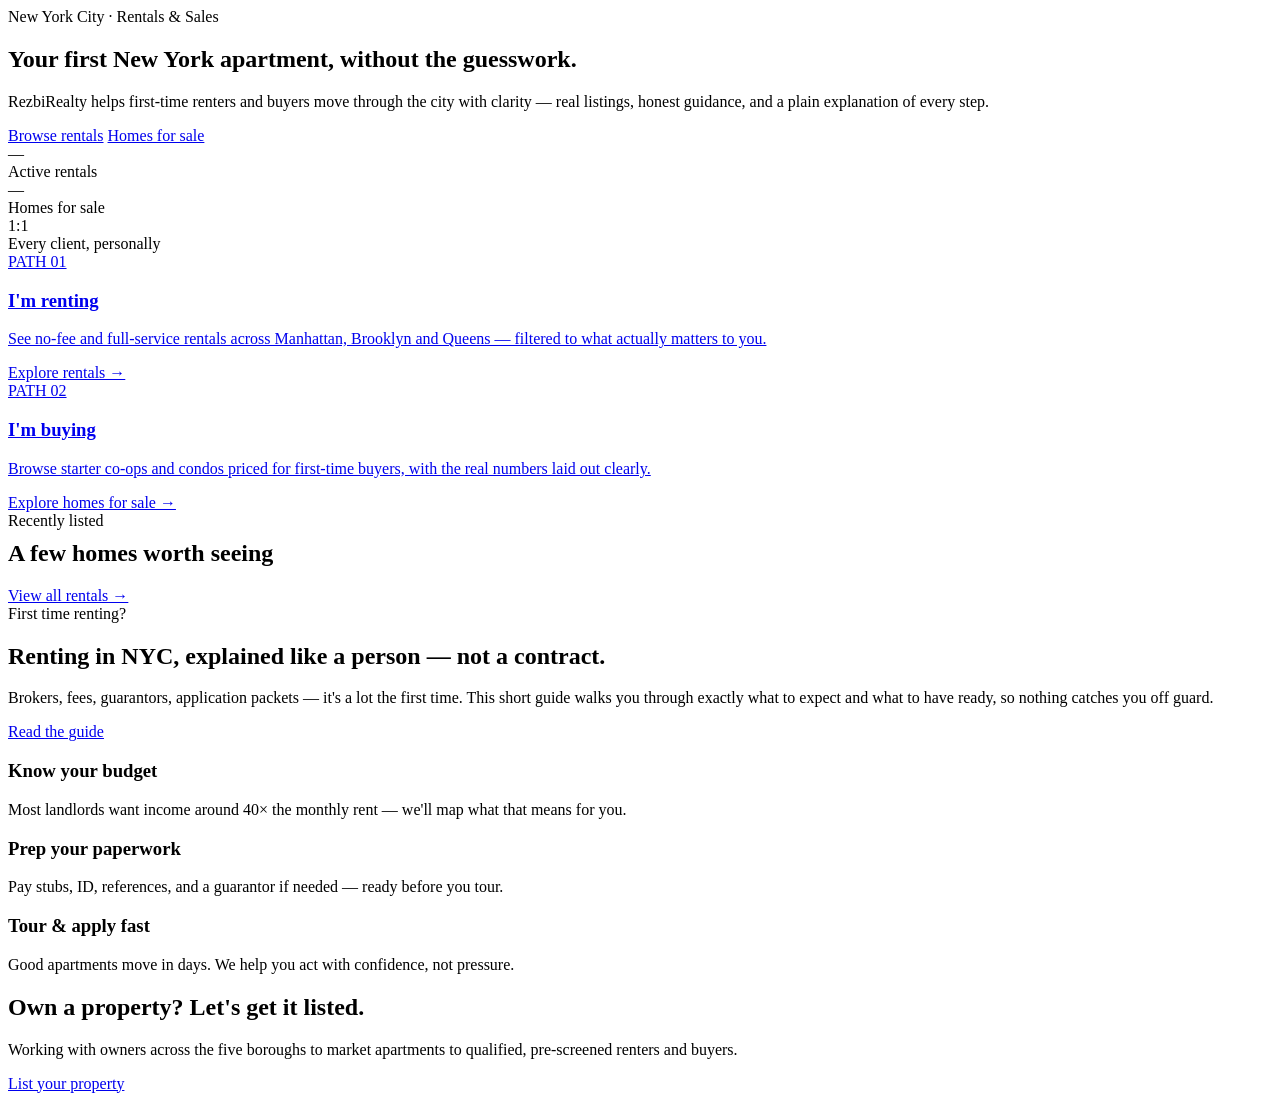
==== index.html @ 35457731 "Add files via upload" ====
<!DOCTYPE html>
<html lang="en">
<head>
<meta charset="UTF-8">
<meta name="viewport" content="width=device-width, initial-scale=1">
<title>RezbiRealty — New York City Apartments for Rent & Sale</title>
<meta name="description" content="A calmer way to find your first New York City apartment. Rentals and homes for sale, with a clear guide to how renting actually works.">
<link rel="preconnect" href="https://fonts.googleapis.com">
<link rel="preconnect" href="https://fonts.gstatic.com" crossorigin>
<link href="https://fonts.googleapis.com/css2?family=Inter:wght@300;400;500;600;700&family=IBM+Plex+Mono:wght@400;500&display=swap" rel="stylesheet">
<link rel="stylesheet" href="css/style.css">
</head>
<body>

<!-- HERO -->
<section class="hero">
  <div class="wrap">
    <div class="eyebrow reveal">New York City · Rentals &amp; Sales</div>
    <h1 class="display reveal">Your first New York apartment, without the guesswork.</h1>
    <p class="lead reveal">RezbiRealty helps first-time renters and buyers move through the city with clarity — real listings, honest guidance, and a plain explanation of every step.</p>
    <div class="hero-actions reveal">
      <a class="btn btn-primary" href="rentals.html">Browse rentals</a>
      <a class="btn btn-ghost" href="sales.html">Homes for sale</a>
    </div>
    <div class="hero-stats reveal">
      <div class="stat"><div class="n" id="stat-rentals">—</div><div class="l">Active rentals</div></div>
      <div class="stat"><div class="n" id="stat-sales">—</div><div class="l">Homes for sale</div></div>
      <div class="stat"><div class="n">1:1</div><div class="l">Every client, personally</div></div>
    </div>
  </div>
</section>

<!-- RENT vs BUY -->
<section class="section" style="padding-top:0">
  <div class="wrap">
    <div class="paths">
      <a class="path-card reveal" href="rentals.html">
        <div class="num">PATH 01</div>
        <h3>I'm renting</h3>
        <p>See no-fee and full-service rentals across Manhattan, Brooklyn and Queens — filtered to what actually matters to you.</p>
        <span class="link-arrow">Explore rentals →</span>
      </a>
      <a class="path-card reveal" href="sales.html">
        <div class="num">PATH 02</div>
        <h3>I'm buying</h3>
        <p>Browse starter co-ops and condos priced for first-time buyers, with the real numbers laid out clearly.</p>
        <span class="link-arrow">Explore homes for sale →</span>
      </a>
    </div>
  </div>
</section>

<!-- FEATURED -->
<section class="section" style="padding-top:0">
  <div class="wrap">
    <div class="results-head">
      <div><div class="eyebrow reveal">Recently listed</div><h2 class="h-lg reveal" style="margin-top:10px">A few homes worth seeing</h2></div>
      <a class="link-arrow reveal" href="rentals.html">View all rentals →</a>
    </div>
    <div class="grid" id="featured"></div>
  </div>
</section>

<!-- PROCESS TEASER -->
<section class="section" style="background:var(--mist)">
  <div class="wrap split">
    <div class="stack-sm reveal">
      <div class="eyebrow">First time renting?</div>
      <h2 class="h-xl">Renting in NYC, explained like a person — not a contract.</h2>
      <p class="lead">Brokers, fees, guarantors, application packets — it's a lot the first time. This short guide walks you through exactly what to expect and what to have ready, so nothing catches you off guard.</p>
      <div style="margin-top:10px"><a class="btn btn-primary" href="guide.html">Read the guide</a></div>
    </div>
    <div class="reveal">
      <div class="steps">
        <div class="step"><div class="step-n"></div><div><h3>Know your budget</h3><p>Most landlords want income around 40× the monthly rent — we'll map what that means for you.</p></div></div>
        <div class="step"><div class="step-n"></div><div><h3>Prep your paperwork</h3><p>Pay stubs, ID, references, and a guarantor if needed — ready before you tour.</p></div></div>
        <div class="step"><div class="step-n"></div><div><h3>Tour &amp; apply fast</h3><p>Good apartments move in days. We help you act with confidence, not pressure.</p></div></div>
      </div>
    </div>
  </div>
</section>

<!-- OWNER CTA -->
<section class="section">
  <div class="wrap">
    <div class="cta-band reveal">
      <h2 class="h-lg">Own a property? Let's get it listed.</h2>
      <p>Working with owners across the five boroughs to market apartments to qualified, pre-screened renters and buyers.</p>
      <a class="btn btn-accent" href="owners.html">List your property</a>
    </div>
  </div>
</section>

<script src="data/listings.js"></script>
<script src="js/site.js"></script>
<script>
  document.addEventListener("DOMContentLoaded", () => {
    const L = window.LISTINGS.filter(x => x.status === "available");
    document.querySelector("#stat-rentals").textContent = L.filter(x => x.type === "rental").length;
    document.querySelector("#stat-sales").textContent = L.filter(x => x.type === "sale").length;
    const featured = [...L.filter(x => x.type === "rental").slice(0, 2), ...L.filter(x => x.type === "sale").slice(0, 1), L.filter(x => x.type === "rental")[2]].filter(Boolean).slice(0,3);
    document.querySelector("#featured").innerHTML = featured.map(cardHTML).join("");
    requestAnimationFrame(() => document.querySelectorAll("#featured .reveal").forEach(e => e.classList.add("in")));
  });
</script>
</body>
</html>
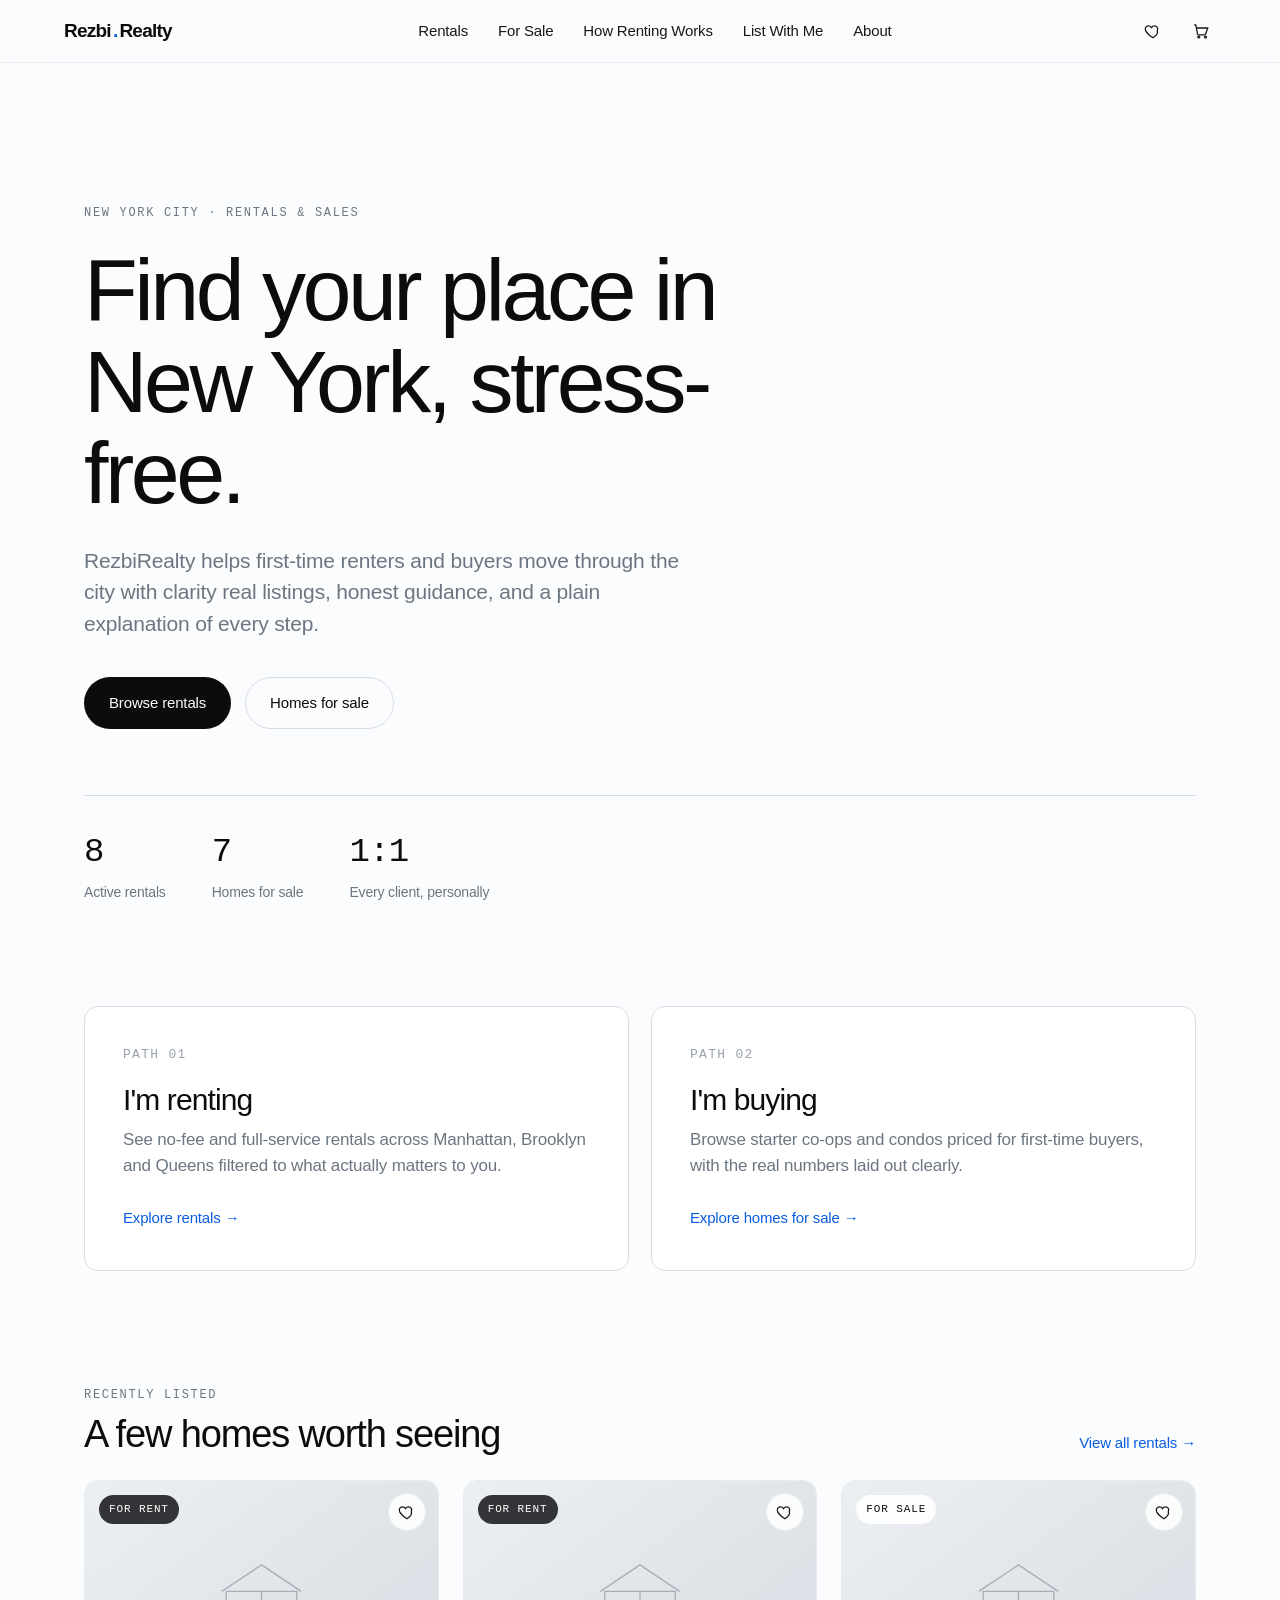
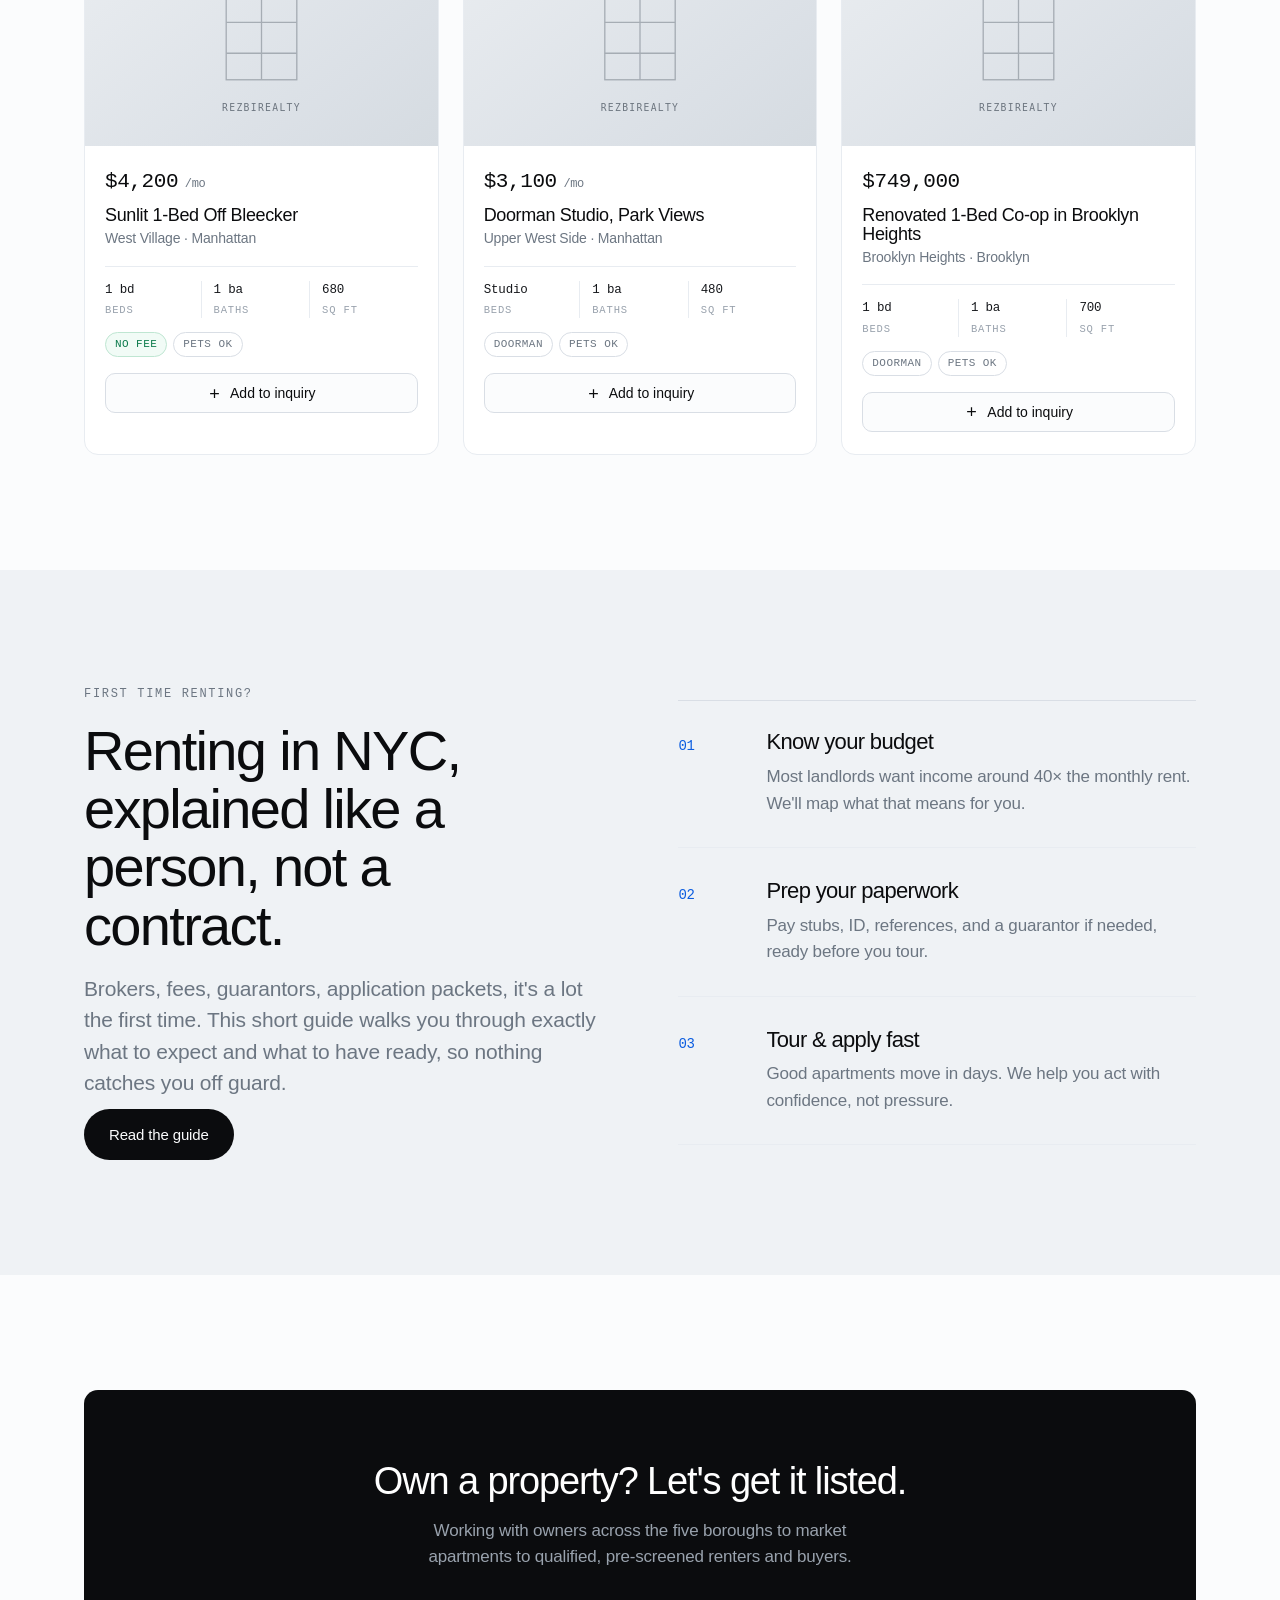
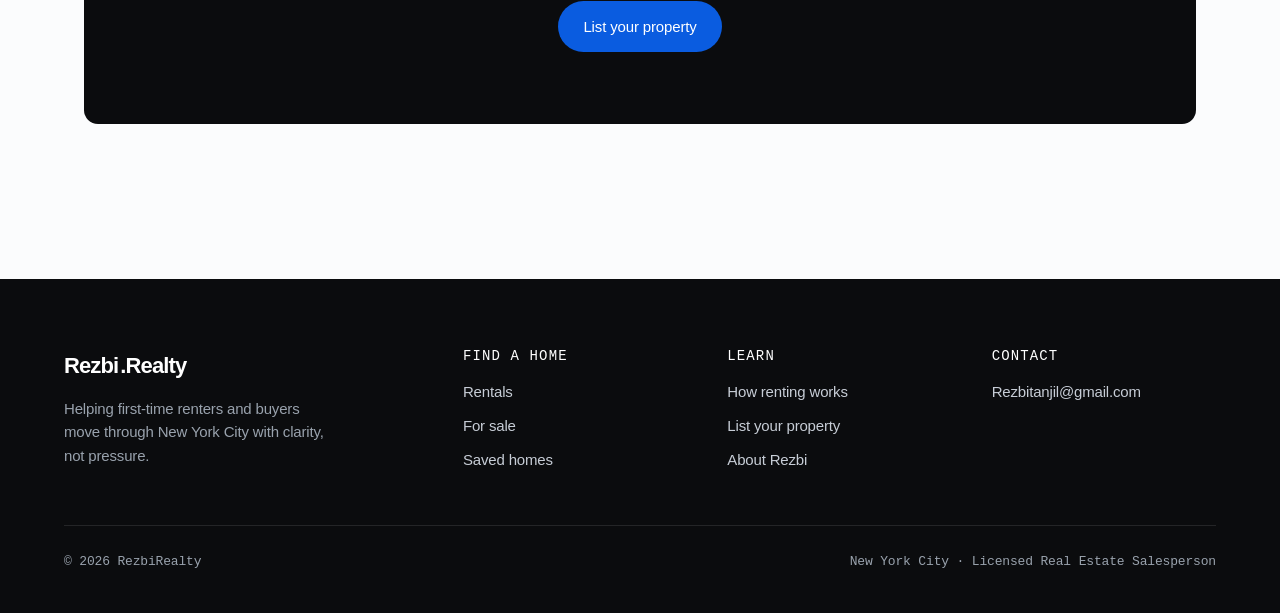
==== commit cb48b561: "Update index.html" ====
--- a/index.html
+++ b/index.html
@@ -16,8 +16,8 @@
 <section class="hero">
   <div class="wrap">
     <div class="eyebrow reveal">New York City · Rentals &amp; Sales</div>
-    <h1 class="display reveal">Your first New York apartment, without the guesswork.</h1>
-    <p class="lead reveal">RezbiRealty helps first-time renters and buyers move through the city with clarity — real listings, honest guidance, and a plain explanation of every step.</p>
+    <h1 class="display reveal">Find your place in New York, stress-free.</h1>
+    <p class="lead reveal">RezbiRealty helps first-time renters and buyers move through the city with clarity real listings, honest guidance, and a plain explanation of every step.</p>
     <div class="hero-actions reveal">
       <a class="btn btn-primary" href="rentals.html">Browse rentals</a>
       <a class="btn btn-ghost" href="sales.html">Homes for sale</a>
@@ -37,7 +37,7 @@
       <a class="path-card reveal" href="rentals.html">
         <div class="num">PATH 01</div>
         <h3>I'm renting</h3>
-        <p>See no-fee and full-service rentals across Manhattan, Brooklyn and Queens — filtered to what actually matters to you.</p>
+        <p>See no-fee and full-service rentals across Manhattan, Brooklyn and Queens filtered to what actually matters to you.</p>
         <span class="link-arrow">Explore rentals →</span>
       </a>
       <a class="path-card reveal" href="sales.html">
@@ -66,14 +66,14 @@
   <div class="wrap split">
     <div class="stack-sm reveal">
       <div class="eyebrow">First time renting?</div>
-      <h2 class="h-xl">Renting in NYC, explained like a person — not a contract.</h2>
-      <p class="lead">Brokers, fees, guarantors, application packets — it's a lot the first time. This short guide walks you through exactly what to expect and what to have ready, so nothing catches you off guard.</p>
+      <h2 class="h-xl">Renting in NYC, explained like a person, not a contract.</h2>
+      <p class="lead">Brokers, fees, guarantors, application packets, it's a lot the first time. This short guide walks you through exactly what to expect and what to have ready, so nothing catches you off guard.</p>
       <div style="margin-top:10px"><a class="btn btn-primary" href="guide.html">Read the guide</a></div>
     </div>
     <div class="reveal">
       <div class="steps">
-        <div class="step"><div class="step-n"></div><div><h3>Know your budget</h3><p>Most landlords want income around 40× the monthly rent — we'll map what that means for you.</p></div></div>
-        <div class="step"><div class="step-n"></div><div><h3>Prep your paperwork</h3><p>Pay stubs, ID, references, and a guarantor if needed — ready before you tour.</p></div></div>
+        <div class="step"><div class="step-n"></div><div><h3>Know your budget</h3><p>Most landlords want income around 40× the monthly rent. We'll map what that means for you.</p></div></div>
+        <div class="step"><div class="step-n"></div><div><h3>Prep your paperwork</h3><p>Pay stubs, ID, references, and a guarantor if needed, ready before you tour.</p></div></div>
         <div class="step"><div class="step-n"></div><div><h3>Tour &amp; apply fast</h3><p>Good apartments move in days. We help you act with confidence, not pressure.</p></div></div>
       </div>
     </div>
--- a/css/style.css
+++ b/css/style.css
@@ -0,0 +1,363 @@
+/* ============================================================================
+   REZBIREALTY — DESIGN SYSTEM
+   Cold, sleek, minimal. Generous whitespace, hairline rules, grayscale photography,
+   technical mono type for data. You normally won't need to edit this file.
+   ============================================================================ */
+
+:root {
+  /* Cold palette */
+  --ink:       #0B0C0E;   /* near-black, slightly blue */
+  --graphite:  #16181C;
+  --snow:      #FBFCFD;   /* page background (cool white) */
+  --mist:      #EFF2F5;   /* section / card surfaces */
+  --cloud:     #E6EBF0;   /* subtle fills */
+  --line:      #D9DEE5;   /* hairlines */
+  --line-soft: #E8ECF1;
+  --steel:     #6C7682;   /* muted text */
+  --steel-2:   #99A2AD;
+  --accent:    #0A5CE0;   /* cold blue, used sparingly */
+  --accent-deep:#0848B3;
+  --white:     #FFFFFF;
+
+  /* Type */
+  --sans: "Inter", -apple-system, BlinkMacSystemFont, "Segoe UI", Roboto, sans-serif;
+  --mono: "IBM Plex Mono", ui-monospace, "SF Mono", Menlo, monospace;
+
+  /* Rhythm */
+  --maxw: 1240px;
+  --gutter: clamp(20px, 5vw, 64px);
+  --radius: 14px;
+  --radius-sm: 10px;
+  --shadow: 0 1px 2px rgba(11,12,14,.04), 0 12px 40px rgba(11,12,14,.06);
+  --ease: cubic-bezier(.22,.61,.36,1);
+}
+
+/* ---------- Reset ---------- */
+*, *::before, *::after { box-sizing: border-box; }
+html { -webkit-text-size-adjust: 100%; scroll-behavior: smooth; }
+body {
+  margin: 0; background: var(--snow); color: var(--ink);
+  font-family: var(--sans); font-weight: 400; line-height: 1.55;
+  font-size: 17px; letter-spacing: -0.01em;
+  -webkit-font-smoothing: antialiased; text-rendering: optimizeLegibility;
+}
+img { max-width: 100%; display: block; }
+a { color: inherit; text-decoration: none; }
+button { font-family: inherit; cursor: pointer; }
+h1, h2, h3, h4 { margin: 0; font-weight: 500; letter-spacing: -0.03em; line-height: 1.04; }
+p { margin: 0; }
+:focus-visible { outline: 2px solid var(--accent); outline-offset: 3px; border-radius: 4px; }
+
+/* ---------- Layout helpers ---------- */
+.wrap { max-width: var(--maxw); margin: 0 auto; padding-inline: var(--gutter); }
+.wrap-wide { max-width: 1480px; margin: 0 auto; padding-inline: var(--gutter); }
+.section { padding-block: clamp(64px, 9vw, 130px); }
+.eyebrow {
+  font-family: var(--mono); font-size: 12px; font-weight: 500;
+  letter-spacing: 0.14em; text-transform: uppercase; color: var(--steel);
+}
+.lead { font-size: clamp(18px, 2vw, 21px); color: var(--steel); max-width: 52ch; line-height: 1.5; }
+
+/* Display scale (Apple-like: large + light) */
+.display { font-size: clamp(40px, 7vw, 88px); font-weight: 500; letter-spacing: -0.04em; }
+.h-xl { font-size: clamp(32px, 4.4vw, 56px); font-weight: 500; }
+.h-lg { font-size: clamp(26px, 3vw, 38px); }
+.h-md { font-size: clamp(20px, 2.2vw, 26px); }
+
+/* ---------- Buttons (Apple pill) ---------- */
+.btn {
+  display: inline-flex; align-items: center; gap: 9px;
+  padding: 13px 24px; border-radius: 980px; border: 1px solid transparent;
+  font-size: 15px; font-weight: 500; letter-spacing: -0.01em;
+  transition: transform .25s var(--ease), background .25s var(--ease), color .25s var(--ease), border-color .25s var(--ease);
+  white-space: nowrap;
+}
+.btn:active { transform: scale(.97); }
+.btn-primary { background: var(--ink); color: var(--snow); }
+.btn-primary:hover { background: var(--accent); }
+.btn-ghost { background: transparent; color: var(--ink); border-color: var(--line); }
+.btn-ghost:hover { border-color: var(--ink); }
+.btn-accent { background: var(--accent); color: #fff; }
+.btn-accent:hover { background: var(--accent-deep); }
+.btn-sm { padding: 9px 16px; font-size: 14px; }
+.link-arrow { color: var(--accent); font-weight: 500; font-size: 15px; }
+.link-arrow:hover { text-decoration: underline; }
+
+/* ---------- Header ---------- */
+.site-header {
+  position: sticky; top: 0; z-index: 200;
+  background: rgba(251,252,253,.72); backdrop-filter: saturate(180%) blur(20px);
+  border-bottom: 1px solid var(--line-soft);
+}
+.nav { display: flex; align-items: center; justify-content: space-between; height: 62px; }
+.brand { display: flex; align-items: baseline; gap: 2px; font-weight: 600; font-size: 19px; letter-spacing: -0.04em; }
+.brand b { color: var(--ink); font-weight: 600; }
+.brand span { color: var(--accent); }
+.nav-links { display: flex; align-items: center; gap: 30px; list-style: none; margin: 0; padding: 0; }
+.nav-links a { font-size: 15px; color: var(--graphite); transition: color .2s; }
+.nav-links a:hover, .nav-links a.active { color: var(--accent); }
+.nav-right { display: flex; align-items: center; gap: 18px; }
+.icon-btn {
+  position: relative; background: none; border: 0; display: inline-flex; align-items: center;
+  gap: 7px; color: var(--graphite); font-size: 14px; padding: 6px;
+}
+.icon-btn:hover { color: var(--accent); }
+.icon-btn .count {
+  position: absolute; top: -3px; right: -6px; min-width: 17px; height: 17px;
+  background: var(--accent); color: #fff; border-radius: 980px; font-size: 11px;
+  font-family: var(--mono); display: grid; place-items: center; padding: 0 4px;
+}
+.nav-toggle { display: none; background: none; border: 0; padding: 8px; }
+.nav-toggle svg { width: 22px; height: 22px; }
+.mobile-menu { display: none; }
+
+/* ---------- Footer ---------- */
+.site-footer { background: var(--ink); color: #C7CDD6; padding-block: 70px 40px; margin-top: 40px; }
+.site-footer a { color: #C7CDD6; }
+.site-footer a:hover { color: #fff; }
+.footer-grid { display: grid; grid-template-columns: 1.6fr 1fr 1fr 1fr; gap: 40px; }
+.footer-grid h4 { color: #fff; font-size: 14px; font-family: var(--mono); font-weight: 500; letter-spacing: .08em; text-transform: uppercase; margin-bottom: 16px; }
+.footer-grid ul { list-style: none; margin: 0; padding: 0; display: grid; gap: 11px; font-size: 15px; }
+.footer-brand .brand { color: #fff; font-size: 22px; margin-bottom: 14px; }
+.footer-brand .brand b { color: #fff; }
+.footer-brand p { color: var(--steel-2); max-width: 32ch; font-size: 15px; }
+.footer-bottom { margin-top: 54px; padding-top: 26px; border-top: 1px solid rgba(255,255,255,.1); display: flex; justify-content: space-between; gap: 16px; font-size: 13px; color: var(--steel-2); font-family: var(--mono); }
+
+/* ---------- Hero ---------- */
+.hero { position: relative; padding-top: clamp(70px, 11vw, 150px); padding-bottom: clamp(50px, 8vw, 110px); }
+.hero .eyebrow { margin-bottom: 22px; }
+.hero h1 { max-width: 16ch; margin-bottom: 26px; }
+.hero .lead { margin-bottom: 38px; }
+.hero-actions { display: flex; gap: 14px; flex-wrap: wrap; }
+.hero-stats { display: flex; gap: 46px; margin-top: 66px; padding-top: 30px; border-top: 1px solid var(--line); flex-wrap: wrap; }
+.hero-stats .stat .n { font-family: var(--mono); font-size: clamp(26px, 3vw, 34px); font-weight: 500; letter-spacing: -0.02em; }
+.hero-stats .stat .l { font-size: 14px; color: var(--steel); margin-top: 4px; }
+
+/* ---------- Split / generic two-col ---------- */
+.split { display: grid; grid-template-columns: 1fr 1fr; gap: clamp(30px, 6vw, 90px); align-items: center; }
+.stack-sm > * + * { margin-top: 18px; }
+
+/* ---------- Path cards (rent vs buy) ---------- */
+.paths { display: grid; grid-template-columns: 1fr 1fr; gap: 22px; }
+.path-card {
+  position: relative; border: 1px solid var(--line); border-radius: var(--radius);
+  padding: 38px; background: var(--white); overflow: hidden;
+  transition: transform .4s var(--ease), border-color .3s, box-shadow .4s var(--ease);
+}
+.path-card:hover { transform: translateY(-4px); border-color: var(--ink); box-shadow: var(--shadow); }
+.path-card .num { font-family: var(--mono); font-size: 13px; color: var(--steel-2); letter-spacing: .1em; }
+.path-card h3 { font-size: 30px; margin: 18px 0 12px; }
+.path-card p { color: var(--steel); margin-bottom: 26px; }
+
+/* ---------- Listing grid + cards ---------- */
+.results-head { display: flex; align-items: flex-end; justify-content: space-between; gap: 20px; margin-bottom: 26px; flex-wrap: wrap; }
+.results-count { font-family: var(--mono); font-size: 13px; color: var(--steel); letter-spacing: .04em; }
+.grid {
+  display: grid; grid-template-columns: repeat(auto-fill, minmax(330px, 1fr));
+  gap: 26px 24px;
+}
+.card {
+  position: relative; background: var(--white); border: 1px solid var(--line-soft);
+  border-radius: var(--radius); overflow: hidden;
+  transition: transform .4s var(--ease), box-shadow .4s var(--ease), border-color .3s;
+}
+.card:hover { transform: translateY(-4px); box-shadow: var(--shadow); border-color: var(--line); }
+.card-media { position: relative; aspect-ratio: 4 / 3; overflow: hidden; background: var(--mist); }
+.card-media img { width: 100%; height: 100%; object-fit: cover; filter: grayscale(.18) contrast(1.02); transition: transform .7s var(--ease), filter .5s; }
+.card:hover .card-media img { transform: scale(1.04); filter: grayscale(0); }
+.card-badge {
+  position: absolute; top: 14px; left: 14px; z-index: 2;
+  font-family: var(--mono); font-size: 11px; letter-spacing: .08em; text-transform: uppercase;
+  background: rgba(11,12,14,.82); color: #fff; padding: 6px 10px; border-radius: 980px;
+  backdrop-filter: blur(6px);
+}
+.card-badge.alt { background: rgba(255,255,255,.9); color: var(--ink); }
+.card-fav {
+  position: absolute; top: 12px; right: 12px; z-index: 2; width: 38px; height: 38px;
+  border-radius: 980px; background: rgba(255,255,255,.86); backdrop-filter: blur(6px);
+  border: 1px solid var(--line-soft); display: grid; place-items: center; color: var(--graphite);
+  transition: transform .2s, color .2s, background .2s;
+}
+.card-fav:hover { transform: scale(1.08); }
+.card-fav.is-on { color: #E0245E; }
+.card-fav.is-on svg { fill: #E0245E; }
+.card-body { padding: 20px 20px 22px; }
+.card-price { font-family: var(--mono); font-size: 21px; font-weight: 500; letter-spacing: -0.02em; }
+.card-price .per { font-size: 12px; color: var(--steel); font-weight: 400; }
+.card-title { font-size: 18px; font-weight: 500; margin: 8px 0 3px; letter-spacing: -0.02em; }
+.card-loc { font-size: 14px; color: var(--steel); }
+/* the signature mono spec strip */
+.spec-strip {
+  display: flex; gap: 0; margin-top: 16px; padding-top: 14px; border-top: 1px solid var(--line-soft);
+  font-family: var(--mono); font-size: 12.5px; color: var(--graphite);
+}
+.spec-strip .spec { flex: 1; }
+.spec-strip .spec + .spec { border-left: 1px solid var(--line-soft); padding-left: 12px; }
+.spec-strip .spec .v { font-weight: 500; }
+.spec-strip .spec .k { color: var(--steel-2); font-size: 10.5px; letter-spacing: .08em; text-transform: uppercase; display: block; margin-top: 2px; }
+.card-tags { display: flex; flex-wrap: wrap; gap: 6px; margin-top: 14px; }
+.tag {
+  font-family: var(--mono); font-size: 11px; letter-spacing: .04em; color: var(--steel);
+  border: 1px solid var(--line); border-radius: 980px; padding: 3px 9px; text-transform: uppercase;
+}
+.tag.green { color: #0B7A4B; border-color: #BfE6D2; background: #F1FBF6; }
+.card-cart {
+  width: 100%; margin-top: 16px; padding: 11px; border-radius: var(--radius-sm);
+  border: 1px solid var(--line); background: var(--snow); font-size: 14px; font-weight: 500;
+  color: var(--ink); display: flex; align-items: center; justify-content: center; gap: 8px;
+  transition: background .2s, color .2s, border-color .2s;
+}
+.card-cart:hover { border-color: var(--ink); }
+.card-cart.in-cart { background: var(--ink); color: #fff; border-color: var(--ink); }
+
+/* ---------- Filter bar ---------- */
+.filterbar {
+  position: sticky; top: 62px; z-index: 100; background: rgba(251,252,253,.82);
+  backdrop-filter: saturate(180%) blur(18px); border-bottom: 1px solid var(--line-soft);
+  padding-block: 14px;
+}
+.filter-row { display: flex; gap: 12px; flex-wrap: wrap; align-items: center; }
+.field { position: relative; display: flex; flex-direction: column; }
+.field label { font-family: var(--mono); font-size: 10px; letter-spacing: .1em; text-transform: uppercase; color: var(--steel-2); margin-bottom: 5px; }
+.select, .input {
+  appearance: none; border: 1px solid var(--line); background: var(--white); color: var(--ink);
+  border-radius: 980px; padding: 9px 36px 9px 16px; font-size: 14px; font-family: var(--sans);
+  min-width: 140px; transition: border-color .2s;
+}
+.select:hover, .input:hover { border-color: var(--steel); }
+.field::after {
+  content: ""; position: absolute; right: 15px; bottom: 14px; width: 7px; height: 7px;
+  border-right: 1.5px solid var(--steel); border-bottom: 1.5px solid var(--steel);
+  transform: rotate(45deg); pointer-events: none;
+}
+.field.no-caret::after { display: none; }
+.toggle-pill {
+  display: inline-flex; align-items: center; gap: 8px; border: 1px solid var(--line);
+  border-radius: 980px; padding: 9px 16px; font-size: 14px; background: var(--white);
+  transition: all .2s; user-select: none; height: fit-content; align-self: flex-end;
+}
+.toggle-pill:hover { border-color: var(--steel); }
+.toggle-pill.on { background: var(--ink); color: #fff; border-color: var(--ink); }
+.toggle-pill input { display: none; }
+.filter-clear { font-size: 13px; color: var(--accent); background: none; border: 0; align-self: flex-end; padding: 9px 4px; }
+.view-toggle { margin-left: auto; display: inline-flex; border: 1px solid var(--line); border-radius: 980px; overflow: hidden; align-self: flex-end; }
+.view-toggle button { background: var(--white); border: 0; padding: 9px 16px; font-size: 13px; color: var(--steel); display: inline-flex; align-items: center; gap: 6px; }
+.view-toggle button.active { background: var(--ink); color: #fff; }
+
+/* ---------- Map ---------- */
+.map-layout { display: grid; grid-template-columns: 1fr 1fr; gap: 0; }
+.map-layout .grid-col { padding: 28px var(--gutter) 60px; overflow: auto; max-height: calc(100vh - 124px); }
+.map-layout .grid { grid-template-columns: repeat(auto-fill, minmax(260px, 1fr)); gap: 20px; }
+#map { position: sticky; top: 124px; height: calc(100vh - 124px); background: var(--mist); }
+.leaflet-container { font-family: var(--sans) !important; background: var(--mist) !important; }
+.map-pin {
+  background: var(--ink); color: #fff; font-family: var(--mono); font-weight: 500; font-size: 12px;
+  padding: 6px 10px; border-radius: 980px; white-space: nowrap; box-shadow: 0 3px 10px rgba(0,0,0,.22);
+  border: 1.5px solid #fff;
+}
+.map-pin.active { background: var(--accent); }
+.leaflet-popup-content-wrapper { border-radius: 12px !important; box-shadow: var(--shadow) !important; }
+.leaflet-popup-content { margin: 0 !important; width: 220px !important; }
+.popup-card img { width: 100%; height: 120px; object-fit: cover; filter: grayscale(.2); }
+.popup-card .pc-body { padding: 12px 14px 14px; }
+.popup-card .pc-price { font-family: var(--mono); font-weight: 500; font-size: 16px; }
+.popup-card .pc-title { font-size: 14px; margin: 3px 0; }
+.popup-card .pc-loc { font-size: 12px; color: var(--steel); }
+.hidden { display: none !important; }
+
+/* ---------- Detail page ---------- */
+.detail-gallery { display: grid; grid-template-columns: 2fr 1fr; gap: 10px; aspect-ratio: 16/8; border-radius: var(--radius); overflow: hidden; }
+.detail-gallery .g-main { position: relative; overflow: hidden; background: var(--mist); }
+.detail-gallery .g-side { display: grid; grid-template-rows: 1fr 1fr; gap: 10px; }
+.detail-gallery img { width: 100%; height: 100%; object-fit: cover; filter: grayscale(.12); }
+.detail-head { display: flex; justify-content: space-between; gap: 30px; align-items: flex-start; margin: 36px 0 0; flex-wrap: wrap; }
+.detail-price { font-family: var(--mono); font-size: clamp(30px, 4vw, 44px); font-weight: 500; letter-spacing: -0.03em; }
+.detail-price .per { font-size: 15px; color: var(--steel); }
+.detail-cols { display: grid; grid-template-columns: 1.7fr 1fr; gap: clamp(30px, 5vw, 70px); margin-top: 46px; align-items: start; }
+.spec-table { border-top: 1px solid var(--line); margin-top: 30px; }
+.spec-table .row { display: flex; justify-content: space-between; padding: 15px 0; border-bottom: 1px solid var(--line-soft); font-size: 15px; }
+.spec-table .row .k { color: var(--steel); font-family: var(--mono); font-size: 13px; letter-spacing: .03em; }
+.spec-table .row .v { font-weight: 500; }
+.amenity-grid { display: grid; grid-template-columns: 1fr 1fr; gap: 12px 20px; margin-top: 22px; }
+.amenity-grid li { list-style: none; display: flex; align-items: center; gap: 10px; font-size: 15px; color: var(--graphite); }
+.amenity-grid li svg { color: var(--accent); flex-shrink: 0; }
+.inquiry-box { position: sticky; top: 90px; border: 1px solid var(--line); border-radius: var(--radius); padding: 28px; background: var(--white); box-shadow: var(--shadow); }
+.agent-row { display: flex; align-items: center; gap: 14px; padding-bottom: 20px; margin-bottom: 20px; border-bottom: 1px solid var(--line-soft); }
+.agent-avatar { width: 50px; height: 50px; border-radius: 980px; background: var(--ink); color: #fff; display: grid; place-items: center; font-family: var(--mono); font-weight: 500; }
+
+/* ---------- Forms ---------- */
+.form-grid { display: grid; gap: 16px; }
+.form-grid.two { grid-template-columns: 1fr 1fr; }
+.form-field { display: flex; flex-direction: column; gap: 7px; }
+.form-field label { font-size: 13px; font-weight: 500; color: var(--graphite); }
+.form-field label .req { color: var(--accent); }
+.form-control {
+  border: 1px solid var(--line); border-radius: var(--radius-sm); padding: 12px 14px;
+  font-size: 15px; font-family: var(--sans); background: var(--white); color: var(--ink); width: 100%;
+  transition: border-color .2s, box-shadow .2s;
+}
+.form-control:focus { outline: none; border-color: var(--accent); box-shadow: 0 0 0 3px rgba(10,92,224,.12); }
+textarea.form-control { resize: vertical; min-height: 96px; }
+.form-note { font-size: 13px; color: var(--steel); }
+.form-success { background: #F1FBF6; border: 1px solid #BfE6D2; color: #0B7A4B; padding: 16px 18px; border-radius: var(--radius-sm); font-size: 15px; }
+
+/* ---------- Process / steps ---------- */
+.steps { counter-reset: step; display: grid; gap: 2px; border-top: 1px solid var(--line); }
+.step { display: grid; grid-template-columns: 64px 1fr; gap: 24px; padding: 30px 0; border-bottom: 1px solid var(--line-soft); }
+.step .step-n { counter-increment: step; font-family: var(--mono); font-size: 14px; color: var(--accent); padding-top: 5px; }
+.step .step-n::before { content: counter(step, decimal-leading-zero); }
+.step h3 { font-size: 22px; margin-bottom: 10px; }
+.step p { color: var(--steel); max-width: 60ch; }
+
+/* ---------- Empty / pills row ---------- */
+.empty { text-align: center; padding: 80px 20px; color: var(--steel); }
+.empty svg { color: var(--steel-2); margin-bottom: 16px; }
+
+/* ---------- Cart / saved page ---------- */
+.cart-layout { display: grid; grid-template-columns: 1.5fr 1fr; gap: clamp(28px, 4vw, 56px); align-items: start; }
+.cart-item { display: grid; grid-template-columns: 110px 1fr auto; gap: 18px; padding: 18px 0; border-bottom: 1px solid var(--line-soft); align-items: center; }
+.cart-item img { width: 110px; height: 84px; object-fit: cover; border-radius: var(--radius-sm); filter: grayscale(.15); }
+.cart-item .ci-price { font-family: var(--mono); font-weight: 500; }
+.cart-remove { background: none; border: 0; color: var(--steel); font-size: 13px; }
+.cart-remove:hover { color: #E0245E; }
+.cart-summary { border: 1px solid var(--line); border-radius: var(--radius); padding: 28px; background: var(--white); position: sticky; top: 90px; box-shadow: var(--shadow); }
+
+/* ---------- Banner / CTA ---------- */
+.cta-band { background: var(--ink); color: var(--snow); border-radius: var(--radius); padding: clamp(40px, 6vw, 72px); text-align: center; }
+.cta-band h2 { color: #fff; margin-bottom: 16px; }
+.cta-band p { color: var(--steel-2); max-width: 48ch; margin: 0 auto 30px; }
+
+/* ---------- Reveal animation ---------- */
+.reveal { opacity: 0; transform: translateY(18px); transition: opacity .7s var(--ease), transform .7s var(--ease); }
+.reveal.in { opacity: 1; transform: none; }
+
+/* ---------- Mobile ---------- */
+@media (max-width: 900px) {
+  .nav-links { display: none; }
+  .nav-toggle { display: inline-flex; }
+  .mobile-menu { display: none; }
+  .mobile-menu.open { display: block; position: fixed; inset: 62px 0 auto 0; background: var(--snow); border-bottom: 1px solid var(--line); padding: 18px var(--gutter) 26px; z-index: 199; }
+  .mobile-menu ul { list-style: none; margin: 0; padding: 0; display: grid; gap: 4px; }
+  .mobile-menu a { display: block; padding: 12px 0; font-size: 18px; border-bottom: 1px solid var(--line-soft); }
+  .split, .paths, .detail-cols, .cart-layout, .form-grid.two, .footer-grid { grid-template-columns: 1fr; }
+  .map-layout { grid-template-columns: 1fr; }
+  #map { position: relative; top: 0; height: 60vh; order: -1; }
+  .map-layout .grid-col { max-height: none; padding-top: 24px; }
+  .detail-gallery { grid-template-columns: 1fr; aspect-ratio: 4/3; }
+  .detail-gallery .g-side { display: none; }
+  .footer-grid { gap: 30px; }
+  .footer-bottom { flex-direction: column; }
+}
+@media (max-width: 560px) {
+  body { font-size: 16px; }
+  .grid { grid-template-columns: 1fr; }
+  .hero-stats { gap: 28px; }
+  .cart-item { grid-template-columns: 80px 1fr; }
+  .cart-item img { width: 80px; height: 64px; }
+  .cart-item .cart-remove { grid-column: 2; justify-self: start; }
+}
+
+@media (prefers-reduced-motion: reduce) {
+  * { animation: none !important; transition: none !important; scroll-behavior: auto !important; }
+  .reveal { opacity: 1; transform: none; }
+}
